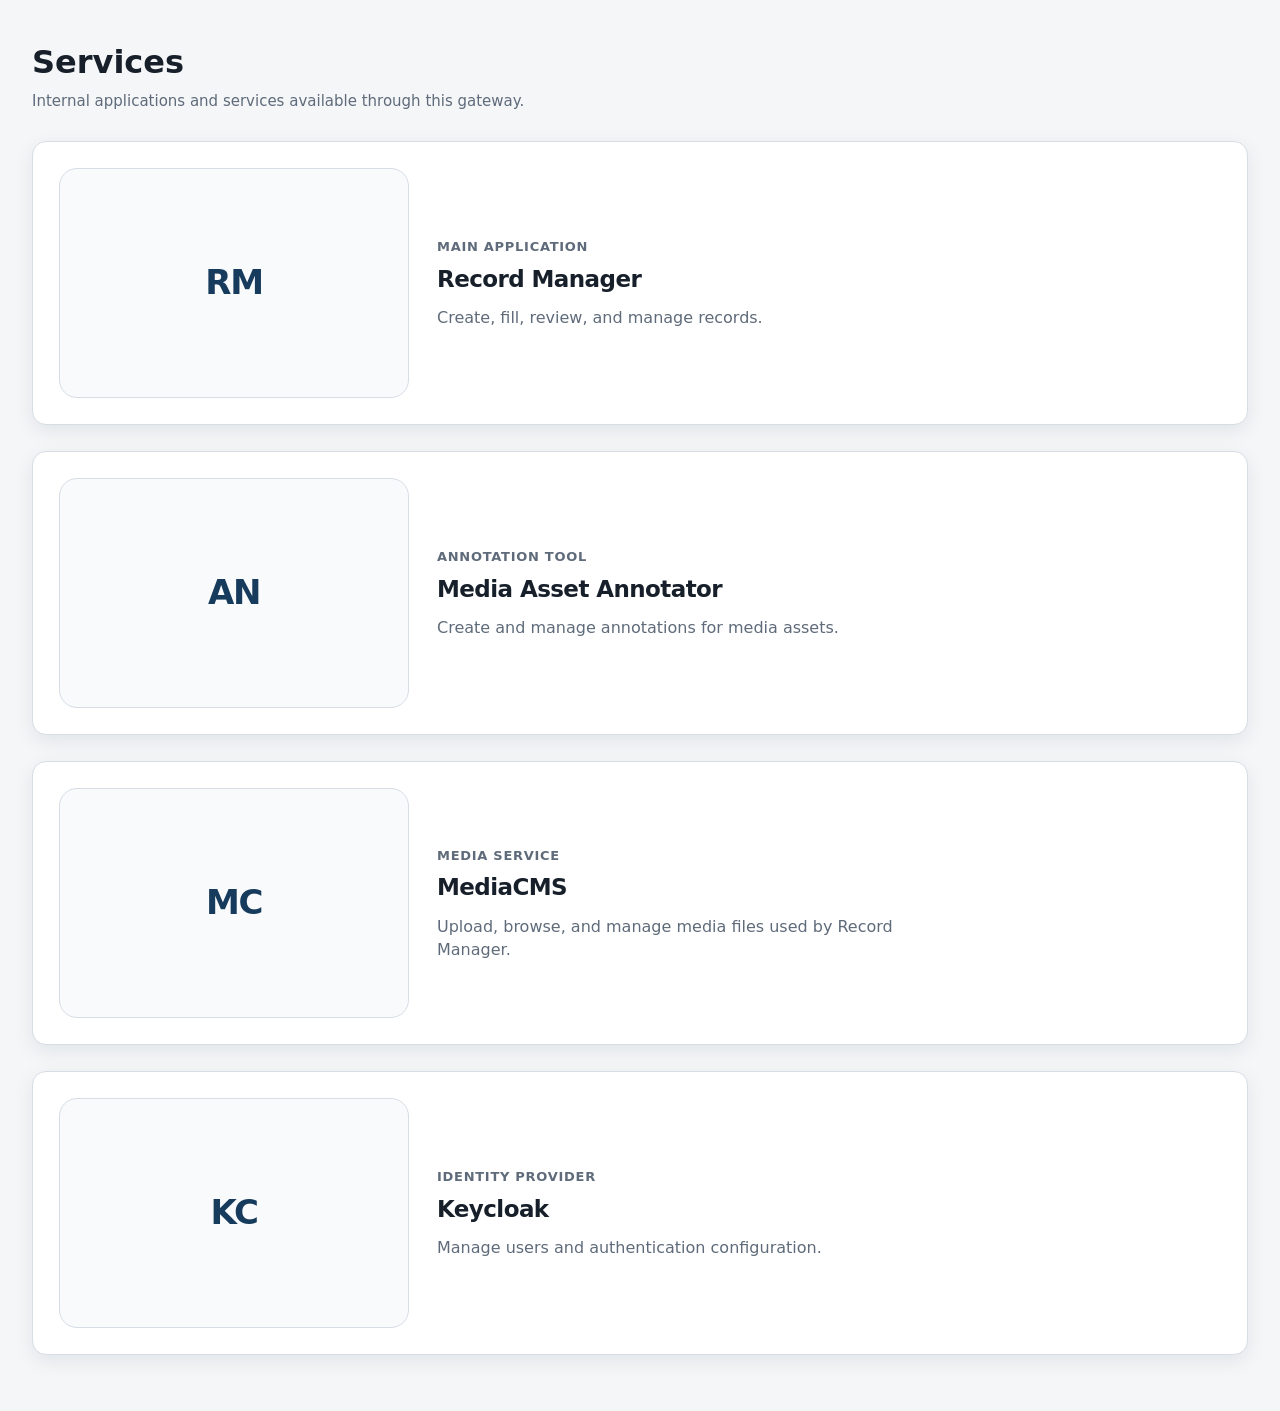
==== configs/nginx/static/index.html @ 7c0c5df8 "[Upd] gateway dashboard refactor" ====
<!DOCTYPE html>
<html lang="en">
<head>
    <meta charset="utf-8" />
    <meta name="viewport" content="width=device-width, initial-scale=1" />

    <link rel="icon" type="image/x-icon" href="./images/favicon.ico" />
    <link rel="stylesheet" href="./styles.css" />

    <title>Record Manager</title>
</head>

<body>
<!--# include virtual="/partials/header.html" -->

<main class="content">
    <section class="title-section">
        <h2>Services</h2>
        <p>Internal applications and services available through this gateway.</p>
    </section>

    <section id="servicesGrid" class="services-grid" aria-label="Gateway services">
        <p class="services-message">Loading services…</p>
    </section>
</main>

<!--# include virtual="/partials/footer.html" -->

<script defer src="./dashboard.js"></script>
</body>
</html>
---- configs/nginx/static/styles.css ----
@import url("./styles/variables.css");
@import url("./styles/base.css");
@import url("./styles/header.css");
@import url("./styles/services.css");
@import url("./styles/footer.css");
@import url("./styles/responsive.css");
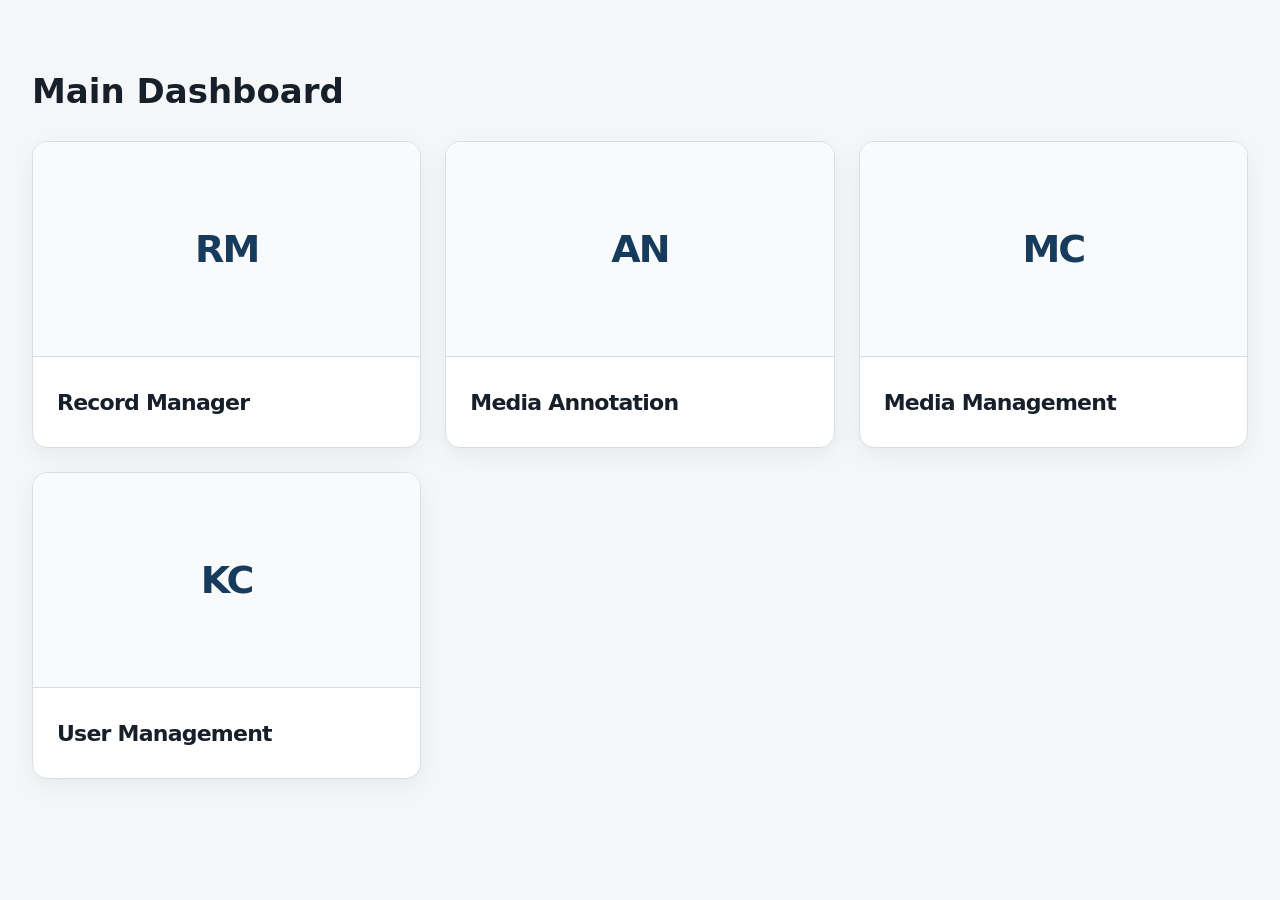
==== commit 536bd772: "[Fix] adjusting styles for responsive dashboard" ====
--- a/configs/nginx/static/index.html
+++ b/configs/nginx/static/index.html
@@ -15,15 +15,12 @@
 
 <main class="content">
     <section class="title-section">
-        <h2>Services</h2>
-        <p>Internal applications and services available through this gateway.</p>
+        <h2>Main Dashboard</h2>
     </section>
-
     <section id="servicesGrid" class="services-grid" aria-label="Gateway services">
         <p class="services-message">Loading services…</p>
     </section>
 </main>
-
 <!--# include virtual="/partials/footer.html" -->
 
 <script defer src="./dashboard.js"></script>
